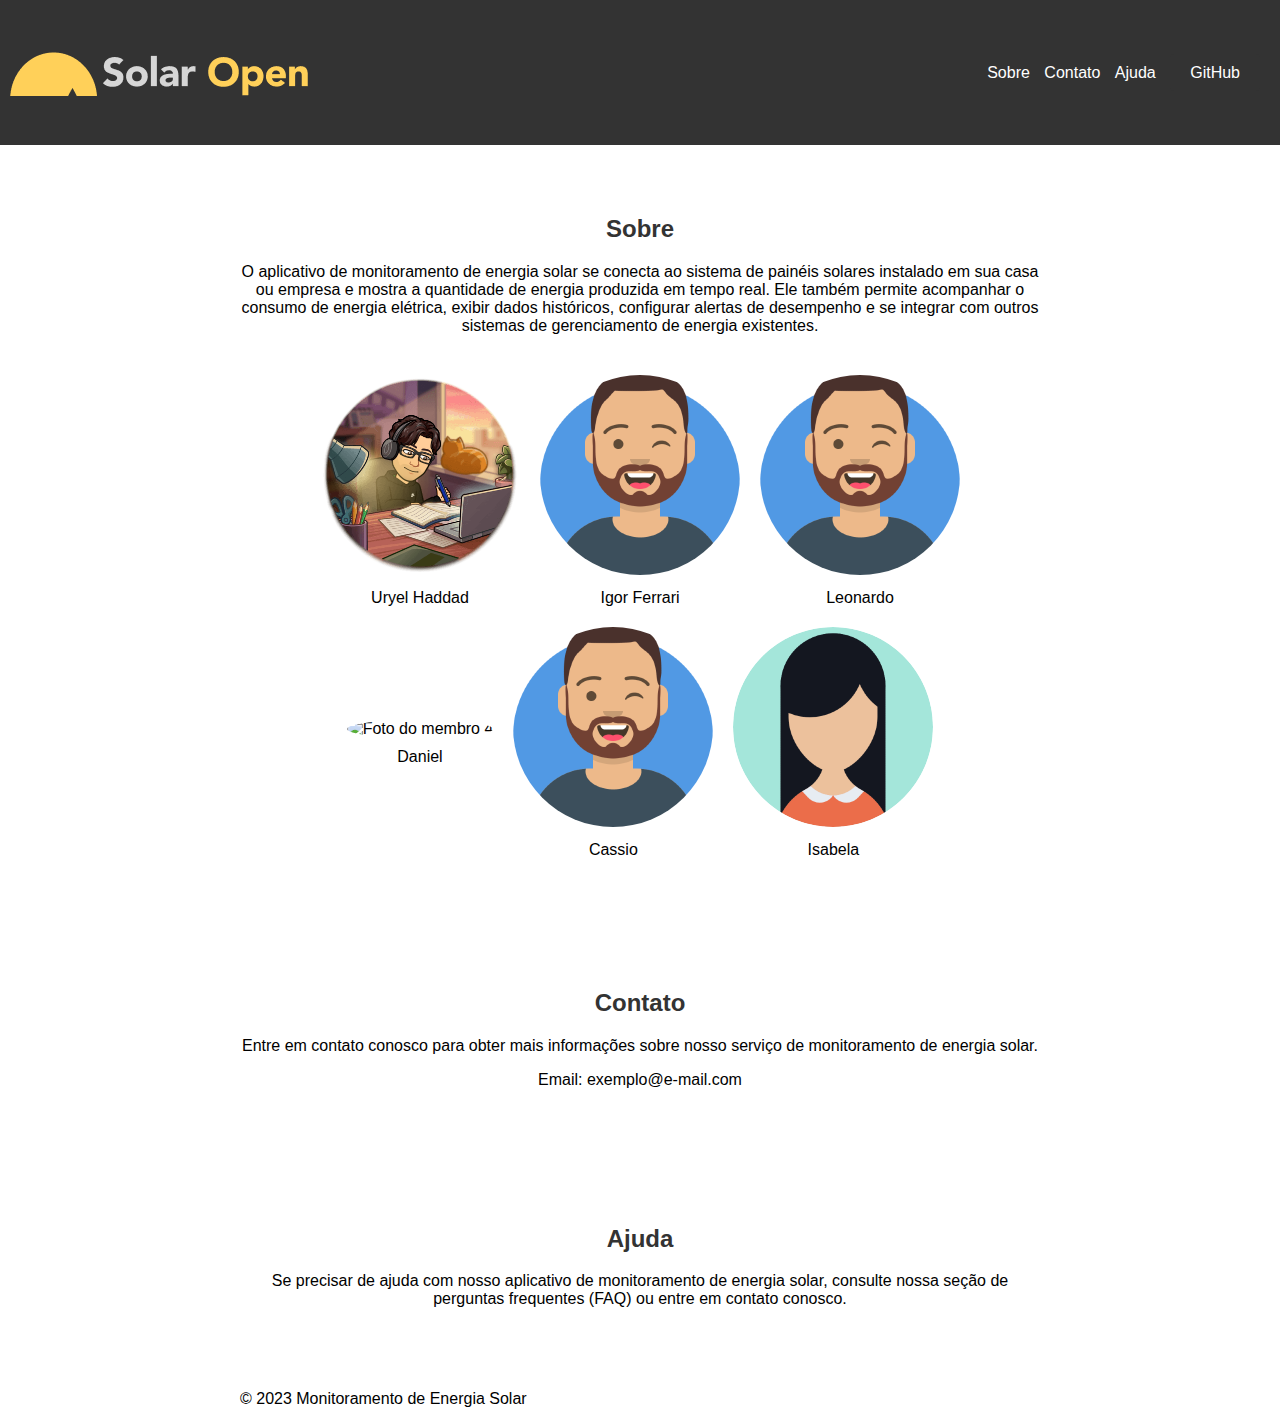
==== landpage-solaropen/index.html @ bbcbe3d3 "Update index.html" ====
<!DOCTYPE html>
<html lang="pt-BR">

<head>
  <meta charset="UTF-8">
  <meta name="viewport" content="width=device-width, initial-scale=1.0">
  <title>Monitoramento de Energia Solar</title>
  <link rel="stylesheet" href="styles.css">
<body>
  <header>
    <div class="header-container">
      <img src="logo.png" alt="Logo do projeto" class="logo">
      <nav class="menu">
        <ul>
          <li><a href="#sobre">Sobre</a></li>
          <li><a href="#contato">Contato</a></li>
          <li><a href="#ajuda">Ajuda</a></li>
          <li><a href="https://github.com/ferrariz1n/Solar-Open" class="github-button">GitHub</a></li>
        </ul>
      </nav>
    </div>
  </header>

  <section id="sobre">
    <div class="container">
      <h2>Sobre</h2>
      <p>O aplicativo de monitoramento de energia solar se conecta ao sistema de painéis solares instalado em sua casa ou empresa e mostra a quantidade de energia produzida em tempo real. Ele também permite acompanhar o consumo de energia elétrica, exibir dados históricos, configurar alertas de desempenho e se integrar com outros sistemas de gerenciamento de energia existentes.</p>

      <div class="team">
        <figure>
          <img src="./membro1.png" alt="Foto do membro 1">
          <figcaption>Uryel Haddad</figcaption>
        </figure>
        <figure>
          <img src="./membro2.png" alt="Foto do membro 2">
          <figcaption>Igor Ferrari</figcaption>
        </figure>
        <figure>
          <img src="./membro3.png" alt="Foto do membro 3">
          <figcaption>Leonardo </figcaption>
        </figure>
        <figure>
          <img src="./Solar-Open/landpage-solaropen/membro4.png" alt="Foto do membro 4">
          <figcaption>Daniel</figcaption>
        </figure>
        <figure>
          <img src="./membro5.png" alt="Foto do membro 5">
          <figcaption>Cassio</figcaption>
        </figure>
        <figure>
          <img src="./membro6.png" alt="Foto do membro 6">
          <figcaption>Isabela</figcaption>
        </figure>
      </div>
    </div>
  </section>

  <section id="contato">
    <div class="container">
      <h2>Contato</h2>
      <p>Entre em contato conosco para obter mais informações sobre nosso serviço de monitoramento de energia solar.</p>
      <p>Email: exemplo@e-mail.com</p>
    </div>
  </section>

  <section id="ajuda">
    <div class="container">
      <h2>Ajuda</h2>
      <p>Se precisar de ajuda com nosso aplicativo de monitoramento de energia solar, consulte nossa seção de perguntas frequentes (FAQ) ou entre em contato conosco.</p>
    </div>
  </section>

  <footer>
    <div class="container">
      <p>&copy; 2023 Monitoramento de Energia Solar</p>
    </div>
  </footer>
</body>

</html>
---- landpage-solaropen/styles.css ----
/* styles.css */

body {
  font-family: Arial, sans-serif;
  margin: 0;
  padding: 0;
}

.header-container {
  display: flex;
  justify-content: space-between;
  align-items: center;
  background-color: #333;
  color: #fff;
  padding: 10px;
}

.logo {
  margin-right: 10px;
}

.menu ul {
  list-style-type: none;
  margin: 0;
  padding: 0;
}

.menu ul li {
  display: inline-block;
  margin-right: 10px;
}

.menu ul li a {
  color: #fff;
  text-decoration: none;
}

.github-button {
  background-color: #333;
  color: #fff;
  border: none;
  padding: 10px 20px;
  text-decoration: none;
  font-size: 16px;
  border-radius: 4px;
}

.github-button:hover {
  background-color: #555;
}

section {
  padding: 50px 0;
  text-align: center;
}

.container {
  max-width: 800px;
  margin: 0 auto;
}

h1, h2 {
  color: #333;
}

.team {
  display: flex;
  justify-content: center;
  align-items: center;
  flex-wrap: wrap;
  margin-top: 30px;
}

.team figure {
  text-align: center;
  margin: 10px;
}

.team figure img {
  width: 200px;
  height: 200px;
  object-fit: cover;
  border-radius: 50%;
}

.team figcaption {
  margin-top: 10px;
}

figure {
  text-align: center;
  margin: 10px;
}

figure img {
  width: 200px;
  height: auto;
  border-radius: 50%;
}

figcaption {
  margin-top: 10px;
}
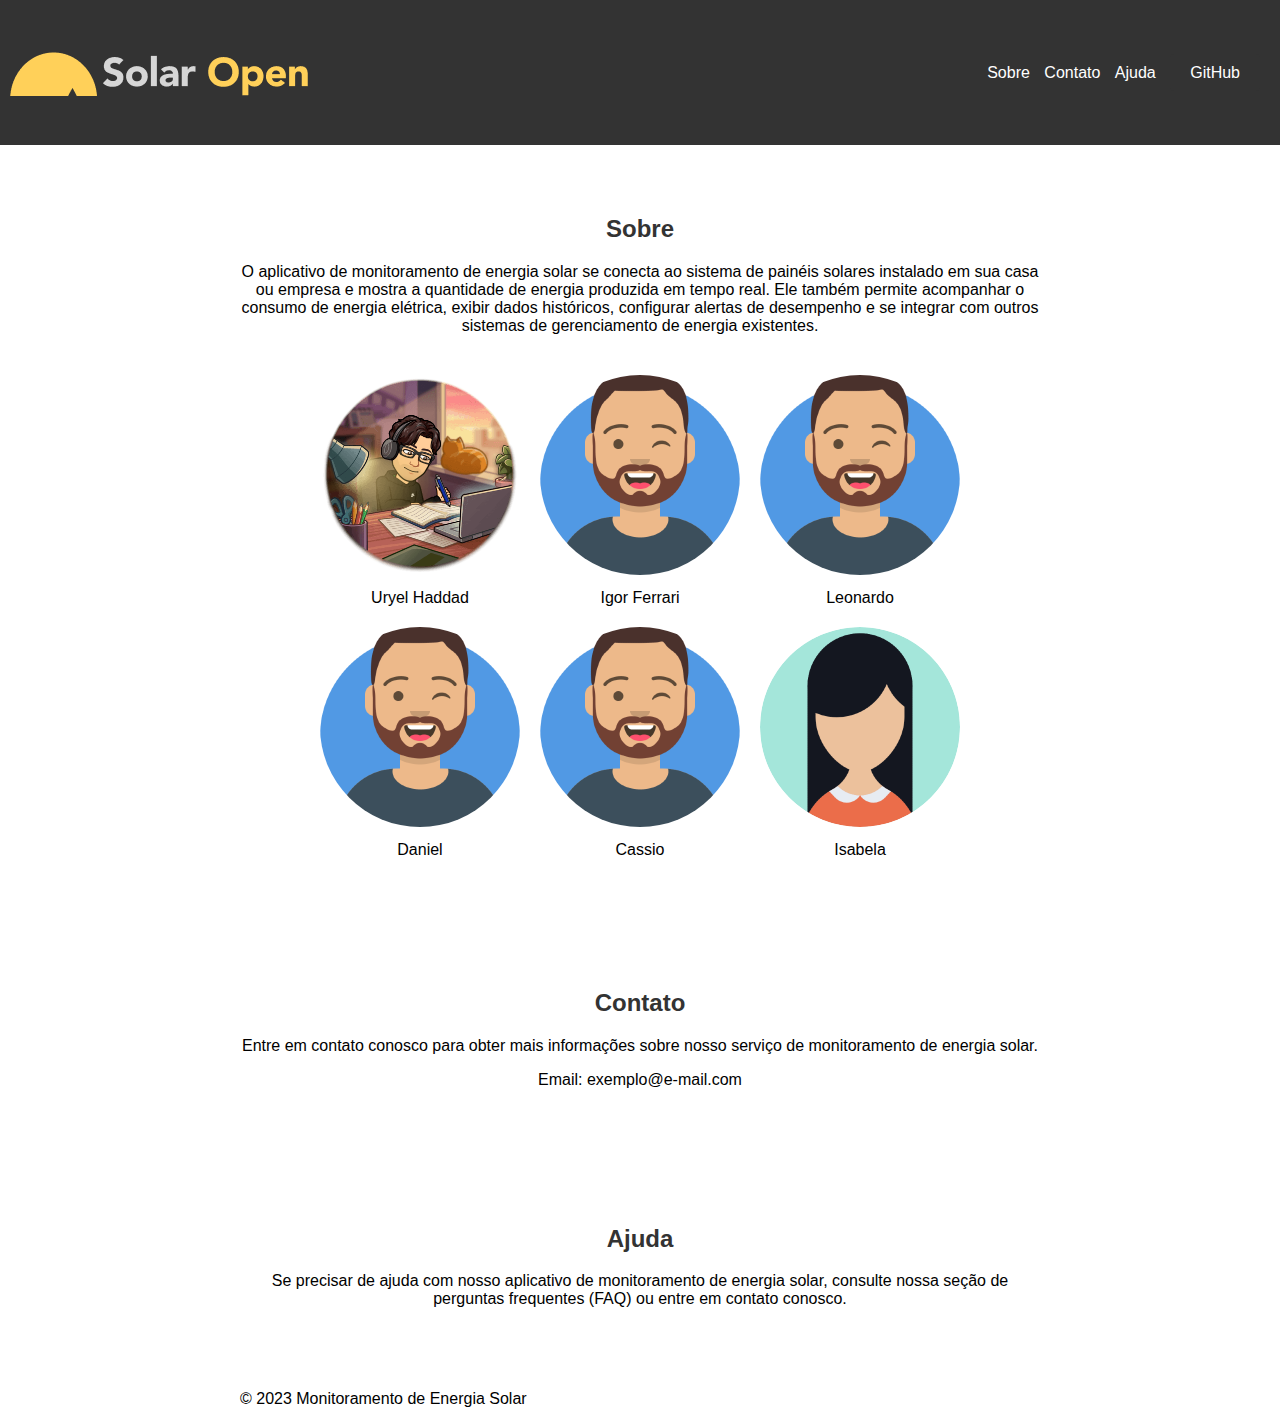
==== commit 2ebf9022: "Update index.html" ====
--- a/landpage-solaropen/index.html
+++ b/landpage-solaropen/index.html
@@ -40,7 +40,7 @@
           <figcaption>Leonardo </figcaption>
         </figure>
         <figure>
-          <img src="./Solar-Open/landpage-solaropen/membro4.png" alt="Foto do membro 4">
+          <img src="./membro4.png" alt="Foto do membro 4">
           <figcaption>Daniel</figcaption>
         </figure>
         <figure>
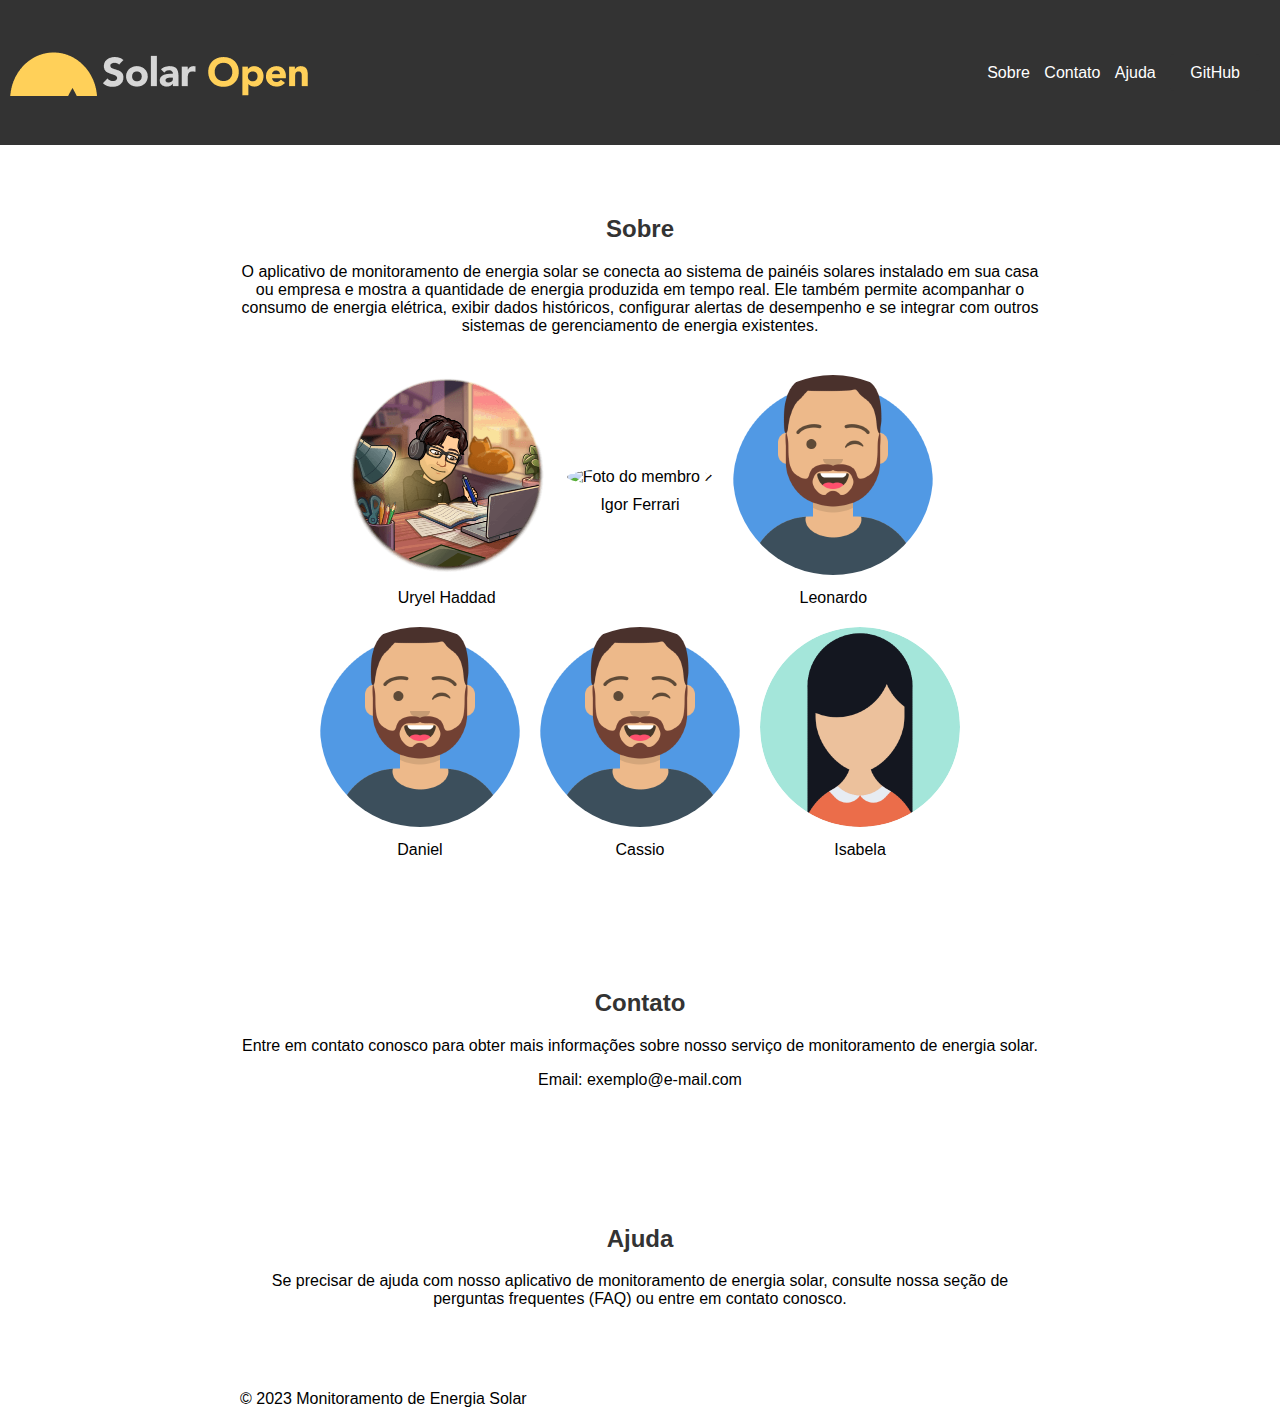
==== commit ec58a9b4: "Update index.html" ====
--- a/landpage-solaropen/index.html
+++ b/landpage-solaropen/index.html
@@ -32,7 +32,7 @@
           <figcaption>Uryel Haddad</figcaption>
         </figure>
         <figure>
-          <img src="./membro2.png" alt="Foto do membro 2">
+          <img src="landpage-solaropen/membro2.png" alt="Foto do membro 2">
           <figcaption>Igor Ferrari</figcaption>
         </figure>
         <figure>
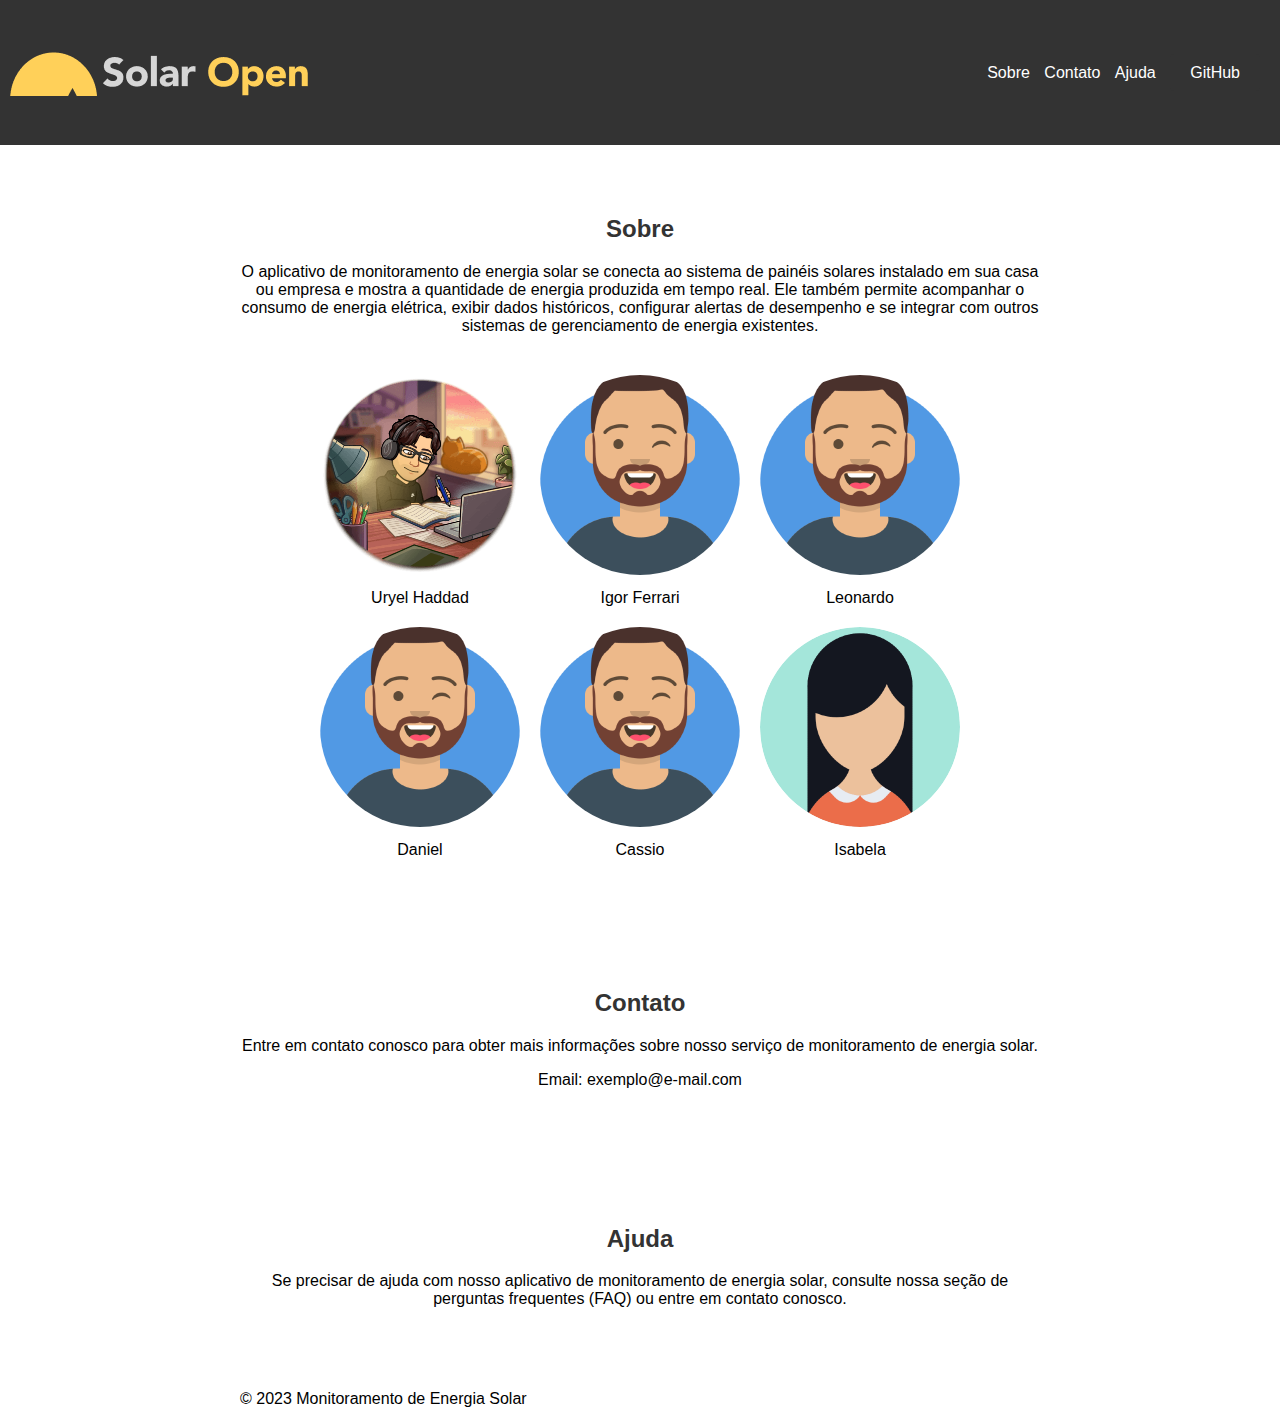
==== commit a8ff4eff: "Update index.html" ====
--- a/landpage-solaropen/index.html
+++ b/landpage-solaropen/index.html
@@ -32,7 +32,7 @@
           <figcaption>Uryel Haddad</figcaption>
         </figure>
         <figure>
-          <img src="landpage-solaropen/membro2.png" alt="Foto do membro 2">
+          <img src="./membro2.png" alt="Foto do membro 2">
           <figcaption>Igor Ferrari</figcaption>
         </figure>
         <figure>
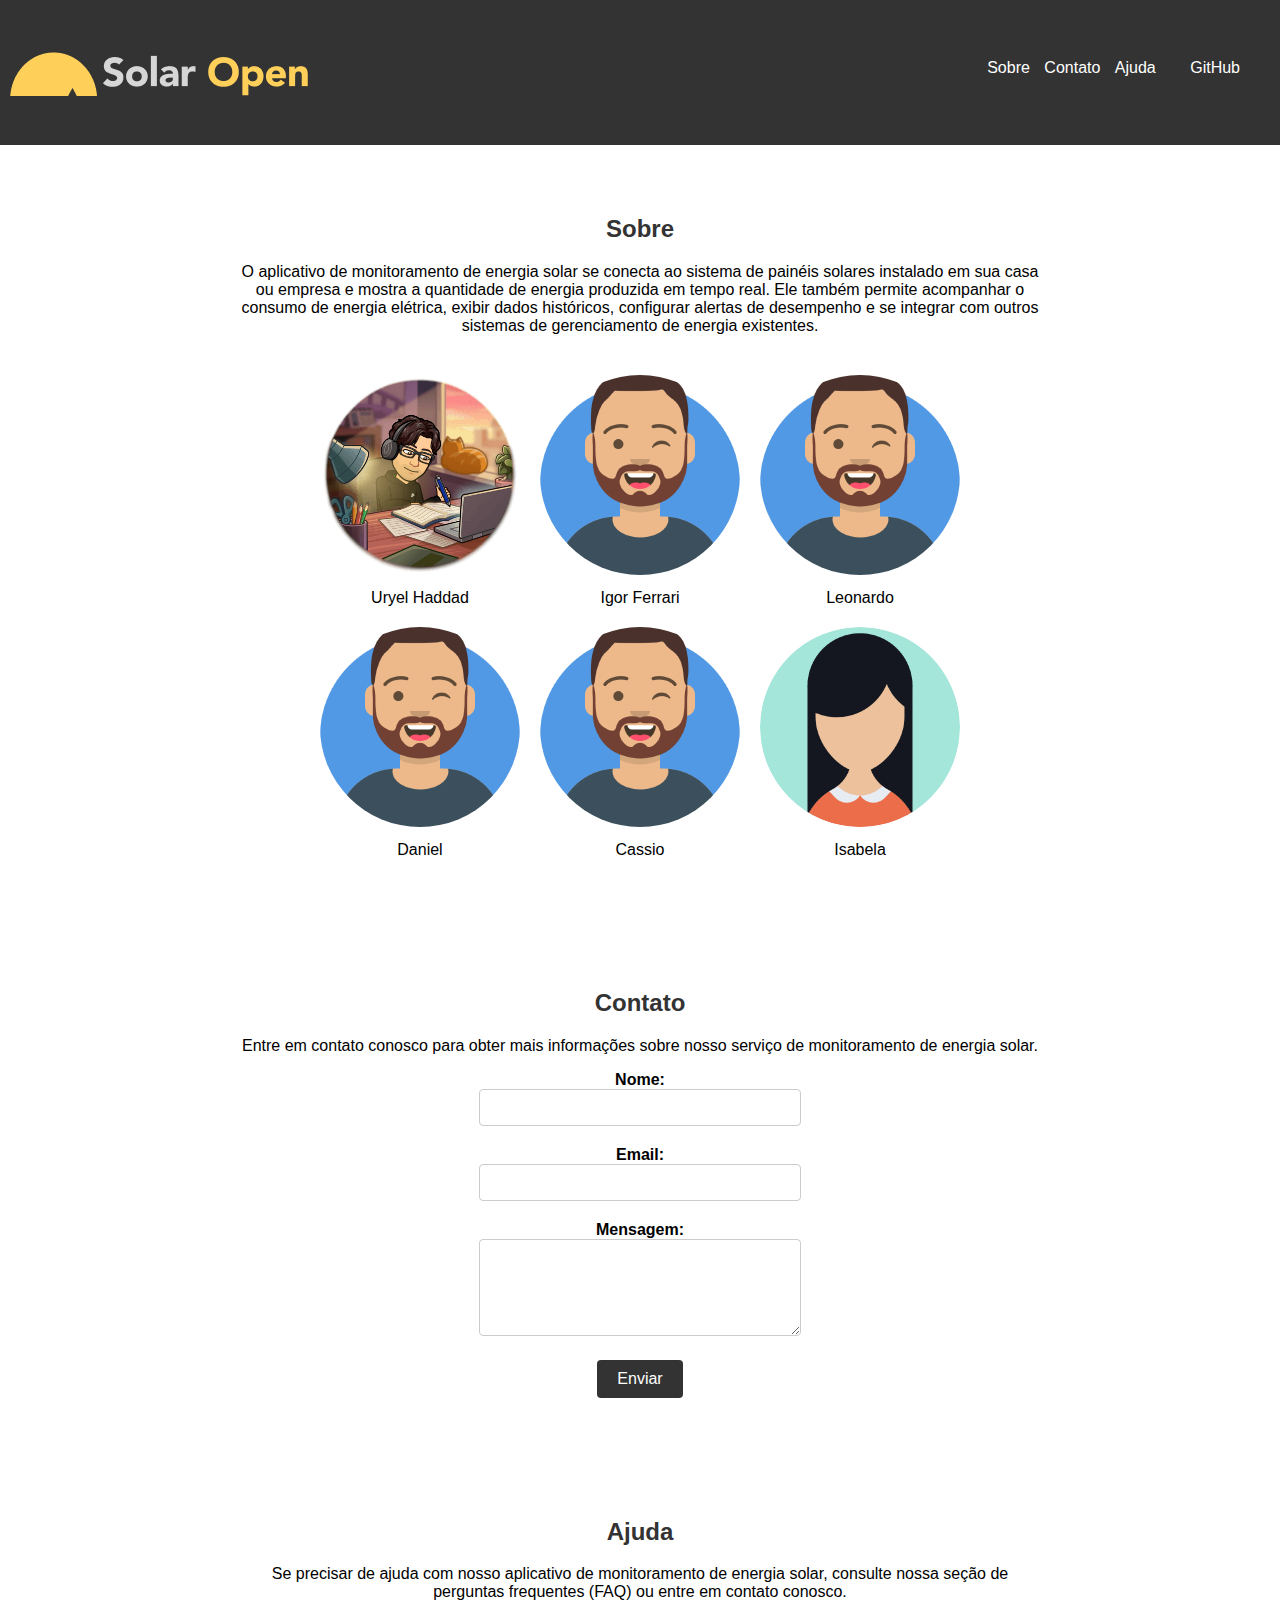
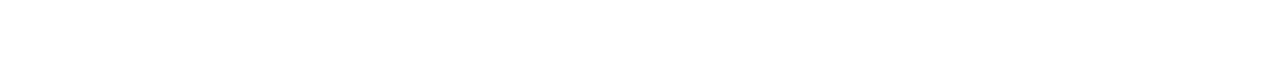
==== commit c71b8688: "landpage" ====
--- a/landpage-solaropen/index.html
+++ b/landpage-solaropen/index.html
@@ -59,7 +59,21 @@
     <div class="container">
       <h2>Contato</h2>
       <p>Entre em contato conosco para obter mais informações sobre nosso serviço de monitoramento de energia solar.</p>
-      <p>Email: exemplo@e-mail.com</p>
+      <form>
+        <div class="form-group">
+          <label for="nome">Nome:</label>
+          <input type="text" id="nome" name="nome" required>
+        </div>
+        <div class="form-group">
+          <label for="email">Email:</label>
+          <input type="email" id="email" name="email" required>
+        </div>
+        <div class="form-group">
+          <label for="mensagem">Mensagem:</label>
+          <textarea id="mensagem" name="mensagem" rows="5" maxlength="500" required></textarea>
+        </div>
+        <button type="submit">Enviar</button>
+      </form>
     </div>
   </section>
 
@@ -69,12 +83,7 @@
       <p>Se precisar de ajuda com nosso aplicativo de monitoramento de energia solar, consulte nossa seção de perguntas frequentes (FAQ) ou entre em contato conosco.</p>
     </div>
   </section>
-
-  <footer>
-    <div class="container">
-      <p>&copy; 2023 Monitoramento de Energia Solar</p>
-    </div>
-  </footer>
+ 
 </body>
 
 </html>
--- a/landpage-solaropen/styles.css
+++ b/landpage-solaropen/styles.css
@@ -28,6 +28,7 @@
 .menu ul li {
   display: inline-block;
   margin-right: 10px;
+  margin-bottom: 10px;
 }
 
 .menu ul li a {
@@ -43,6 +44,7 @@
   text-decoration: none;
   font-size: 16px;
   border-radius: 4px;
+  width: 150px;
 }
 
 .github-button:hover {
@@ -101,3 +103,35 @@
 figcaption {
   margin-top: 10px;
 }
+
+.form-group {
+  margin-bottom: 20px;
+}
+
+label {
+  display: block;
+  font-weight: bold;
+}
+
+input,
+textarea {
+  width: 300px;
+  padding: 10px;
+  border: 1px solid #ccc;
+  border-radius: 4px;
+}
+
+button {
+  background-color: #333;
+  color: #fff;
+  border: none;
+  padding: 10px 20px;
+  text-decoration: none;
+  font-size: 16px;
+  border-radius: 4px;
+  cursor: pointer;
+}
+
+button:hover {
+  background-color: #555;
+}
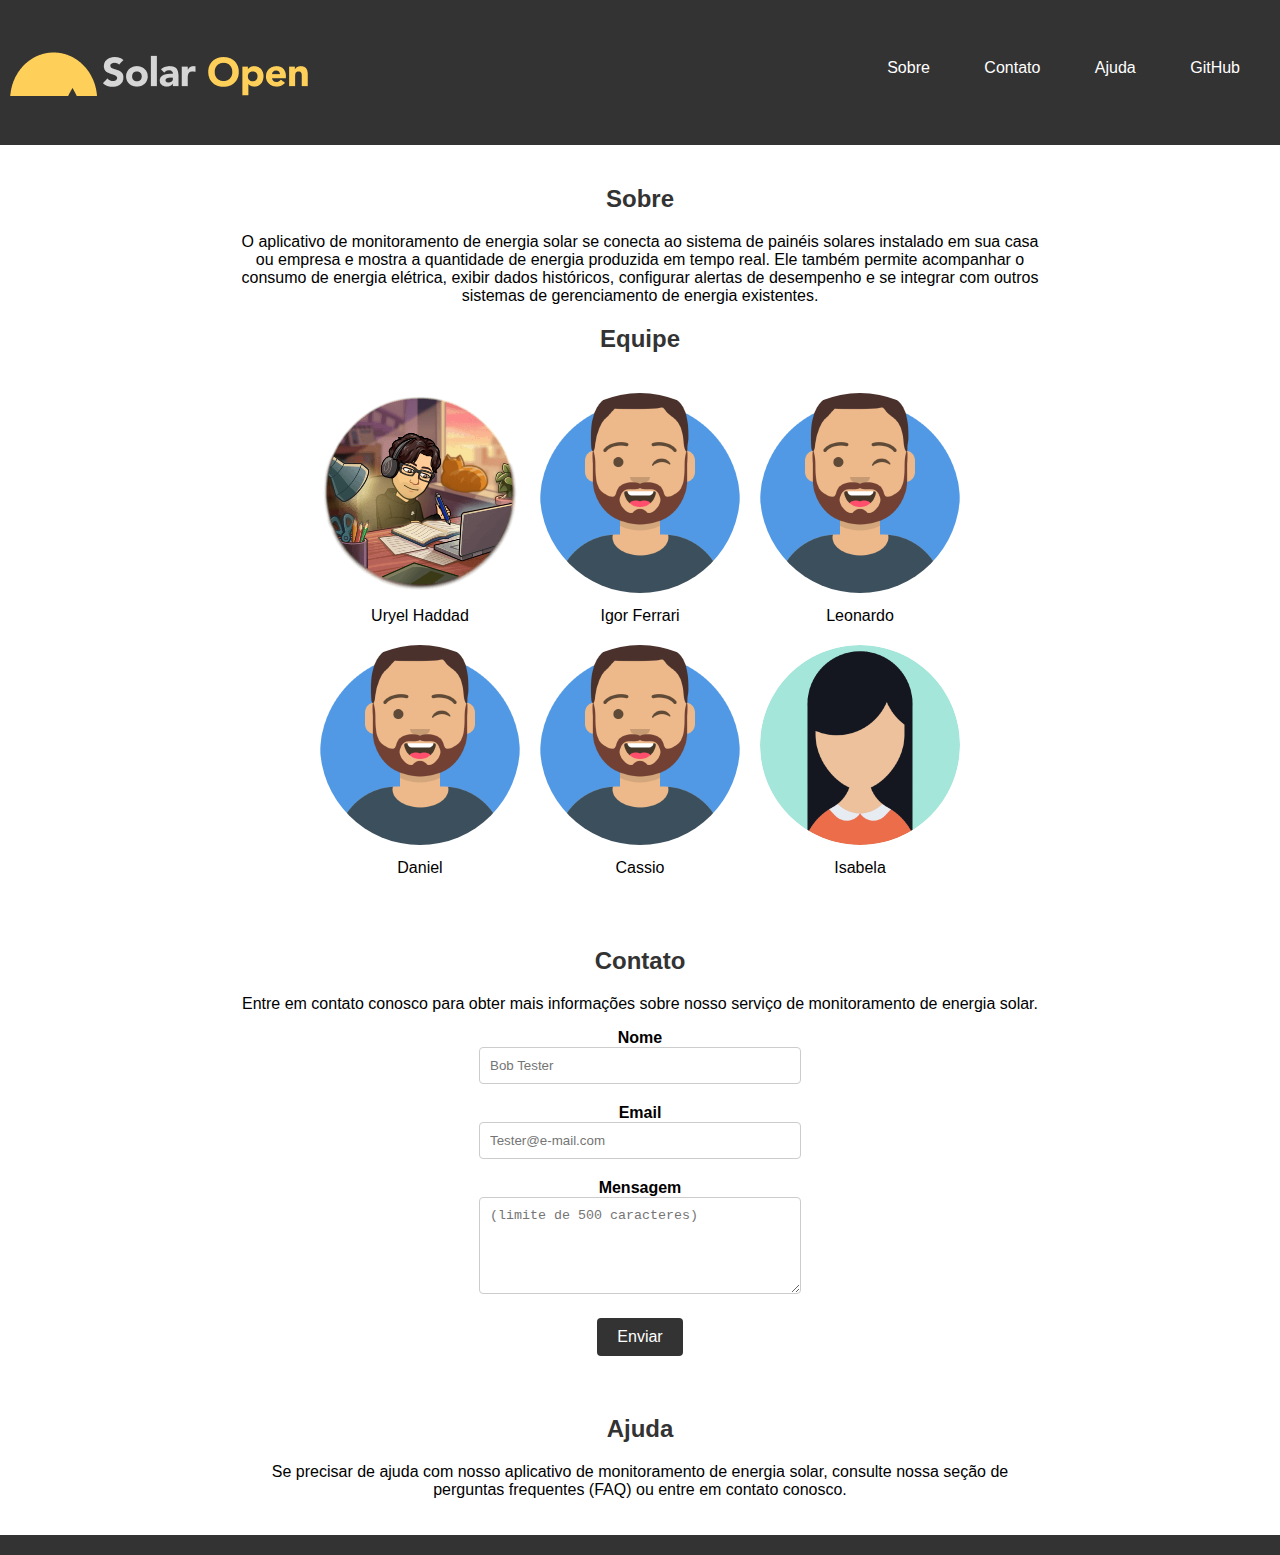
==== commit 575b1034: "landpage" ====
--- a/landpage-solaropen/index.html
+++ b/landpage-solaropen/index.html
@@ -12,9 +12,9 @@
       <img src="logo.png" alt="Logo do projeto" class="logo">
       <nav class="menu">
         <ul>
-          <li><a href="#sobre">Sobre</a></li>
-          <li><a href="#contato">Contato</a></li>
-          <li><a href="#ajuda">Ajuda</a></li>
+          <li><a href="#sobre" class="github-button">Sobre</a></li>
+          <li><a href="#contato" class="github-button">Contato</a></li>
+          <li><a href="#ajuda" class="github-button">Ajuda</a></li>
           <li><a href="https://github.com/ferrariz1n/Solar-Open" class="github-button">GitHub</a></li>
         </ul>
       </nav>
@@ -26,6 +26,7 @@
       <h2>Sobre</h2>
       <p>O aplicativo de monitoramento de energia solar se conecta ao sistema de painéis solares instalado em sua casa ou empresa e mostra a quantidade de energia produzida em tempo real. Ele também permite acompanhar o consumo de energia elétrica, exibir dados históricos, configurar alertas de desempenho e se integrar com outros sistemas de gerenciamento de energia existentes.</p>
 
+      <h2 class="">Equipe</h2>
       <div class="team">
         <figure>
           <img src="./membro1.png" alt="Foto do membro 1">
@@ -59,21 +60,22 @@
     <div class="container">
       <h2>Contato</h2>
       <p>Entre em contato conosco para obter mais informações sobre nosso serviço de monitoramento de energia solar.</p>
-      <form>
+      <form action="https://formspree.io/f/xeqbjaww" method="post">
         <div class="form-group">
-          <label for="nome">Nome:</label>
-          <input type="text" id="nome" name="nome" required>
+          <label for="nome">Nome</label>
+          <input type="text" id="nome" name="nome" placeholder="Bob Tester" required>
         </div>
         <div class="form-group">
-          <label for="email">Email:</label>
-          <input type="email" id="email" name="email" required>
+          <label for="email">Email</label>
+          <input type="email" id="email" name="email" placeholder="Tester@e-mail.com" required>
         </div>
         <div class="form-group">
-          <label for="mensagem">Mensagem:</label>
-          <textarea id="mensagem" name="mensagem" rows="5" maxlength="500" required></textarea>
+          <label for="mensagem">Mensagem</label>
+          <textarea id="mensagem" name="mensagem" rows="5" maxlength="500" placeholder="(limite de 500 caracteres)" required></textarea>
         </div>
         <button type="submit">Enviar</button>
       </form>
+      
     </div>
   </section>
 
@@ -83,6 +85,10 @@
       <p>Se precisar de ajuda com nosso aplicativo de monitoramento de energia solar, consulte nossa seção de perguntas frequentes (FAQ) ou entre em contato conosco.</p>
     </div>
   </section>
+
+  <div class="footer">
+
+  </div>
  
 </body>
 
--- a/landpage-solaropen/styles.css
+++ b/landpage-solaropen/styles.css
@@ -6,7 +6,7 @@
   padding: 0;
 }
 
-.header-container {
+.header-container, .footer {
   display: flex;
   justify-content: space-between;
   align-items: center;
@@ -52,7 +52,7 @@
 }
 
 section {
-  padding: 50px 0;
+  padding: 20px 0;
   text-align: center;
 }
 
@@ -135,3 +135,7 @@
 button:hover {
   background-color: #555;
 }
+
+.h2-team{
+  margin-top: 80px;
+}